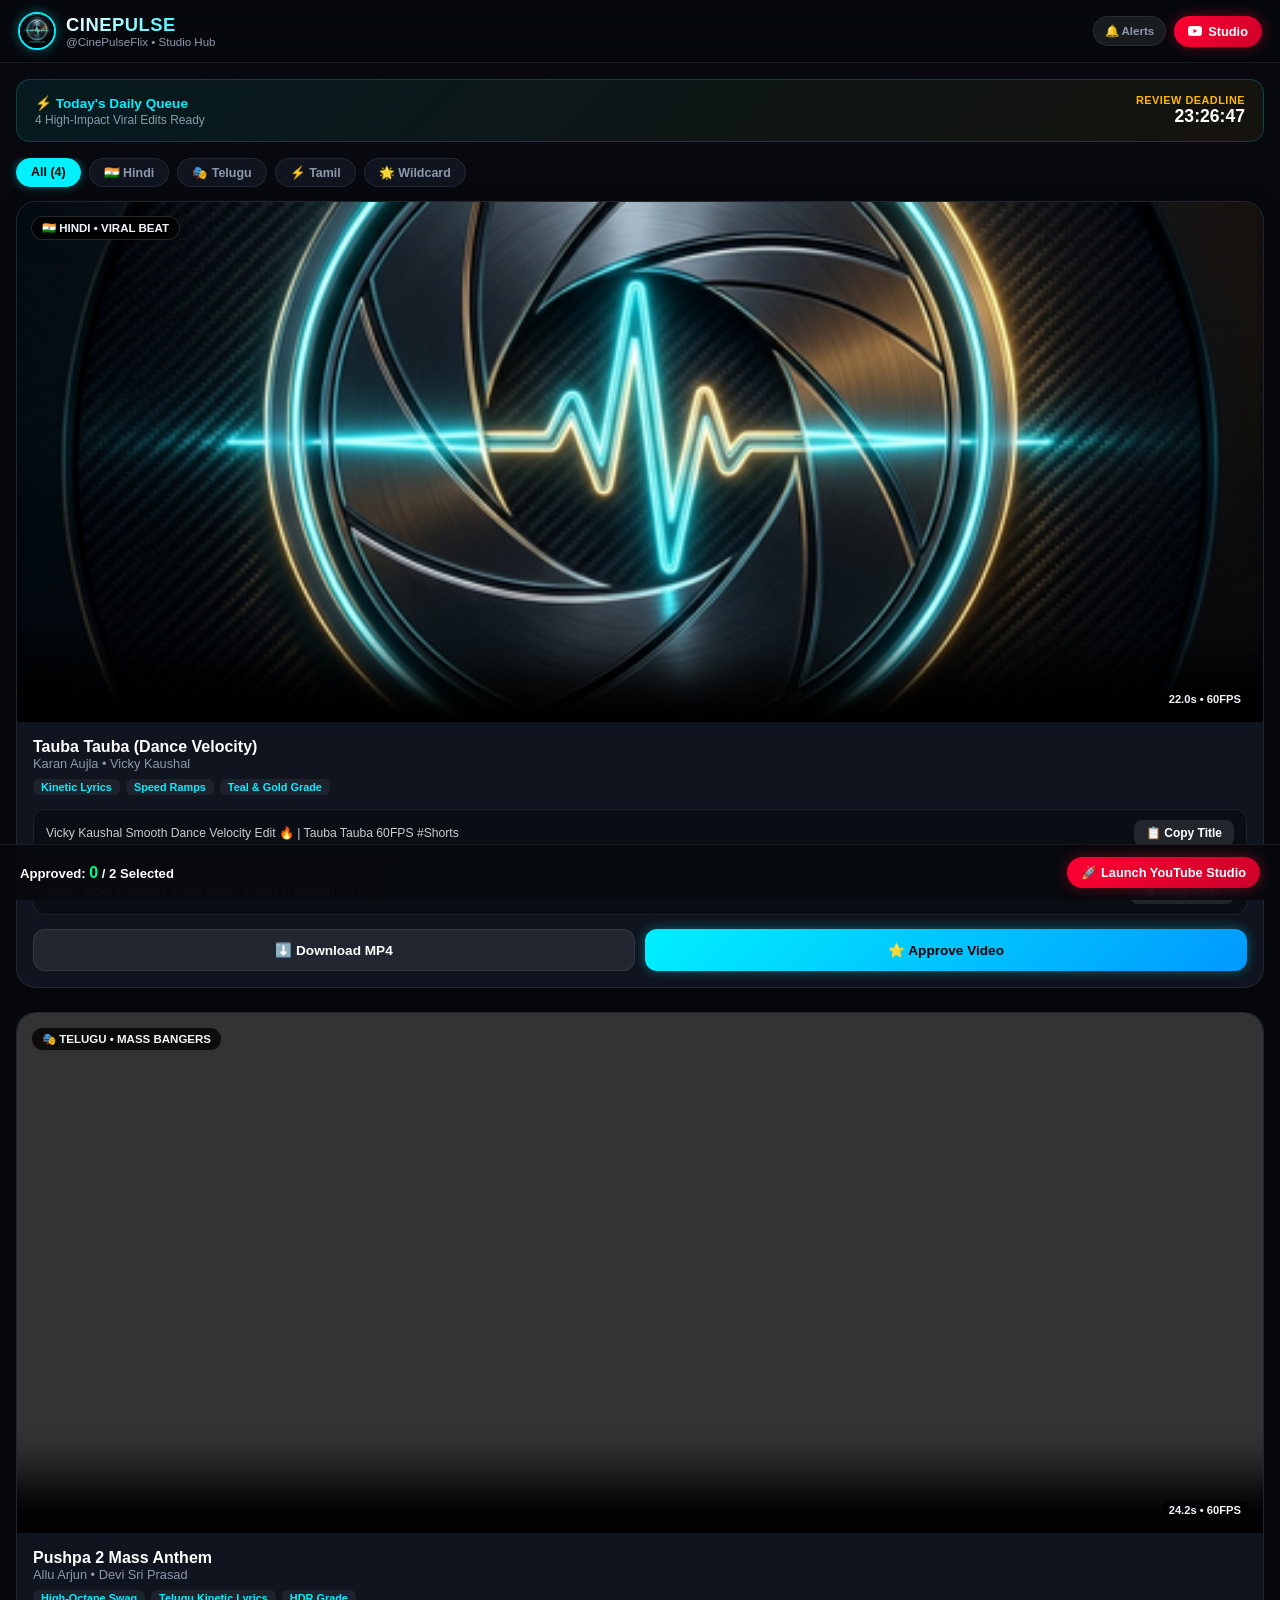
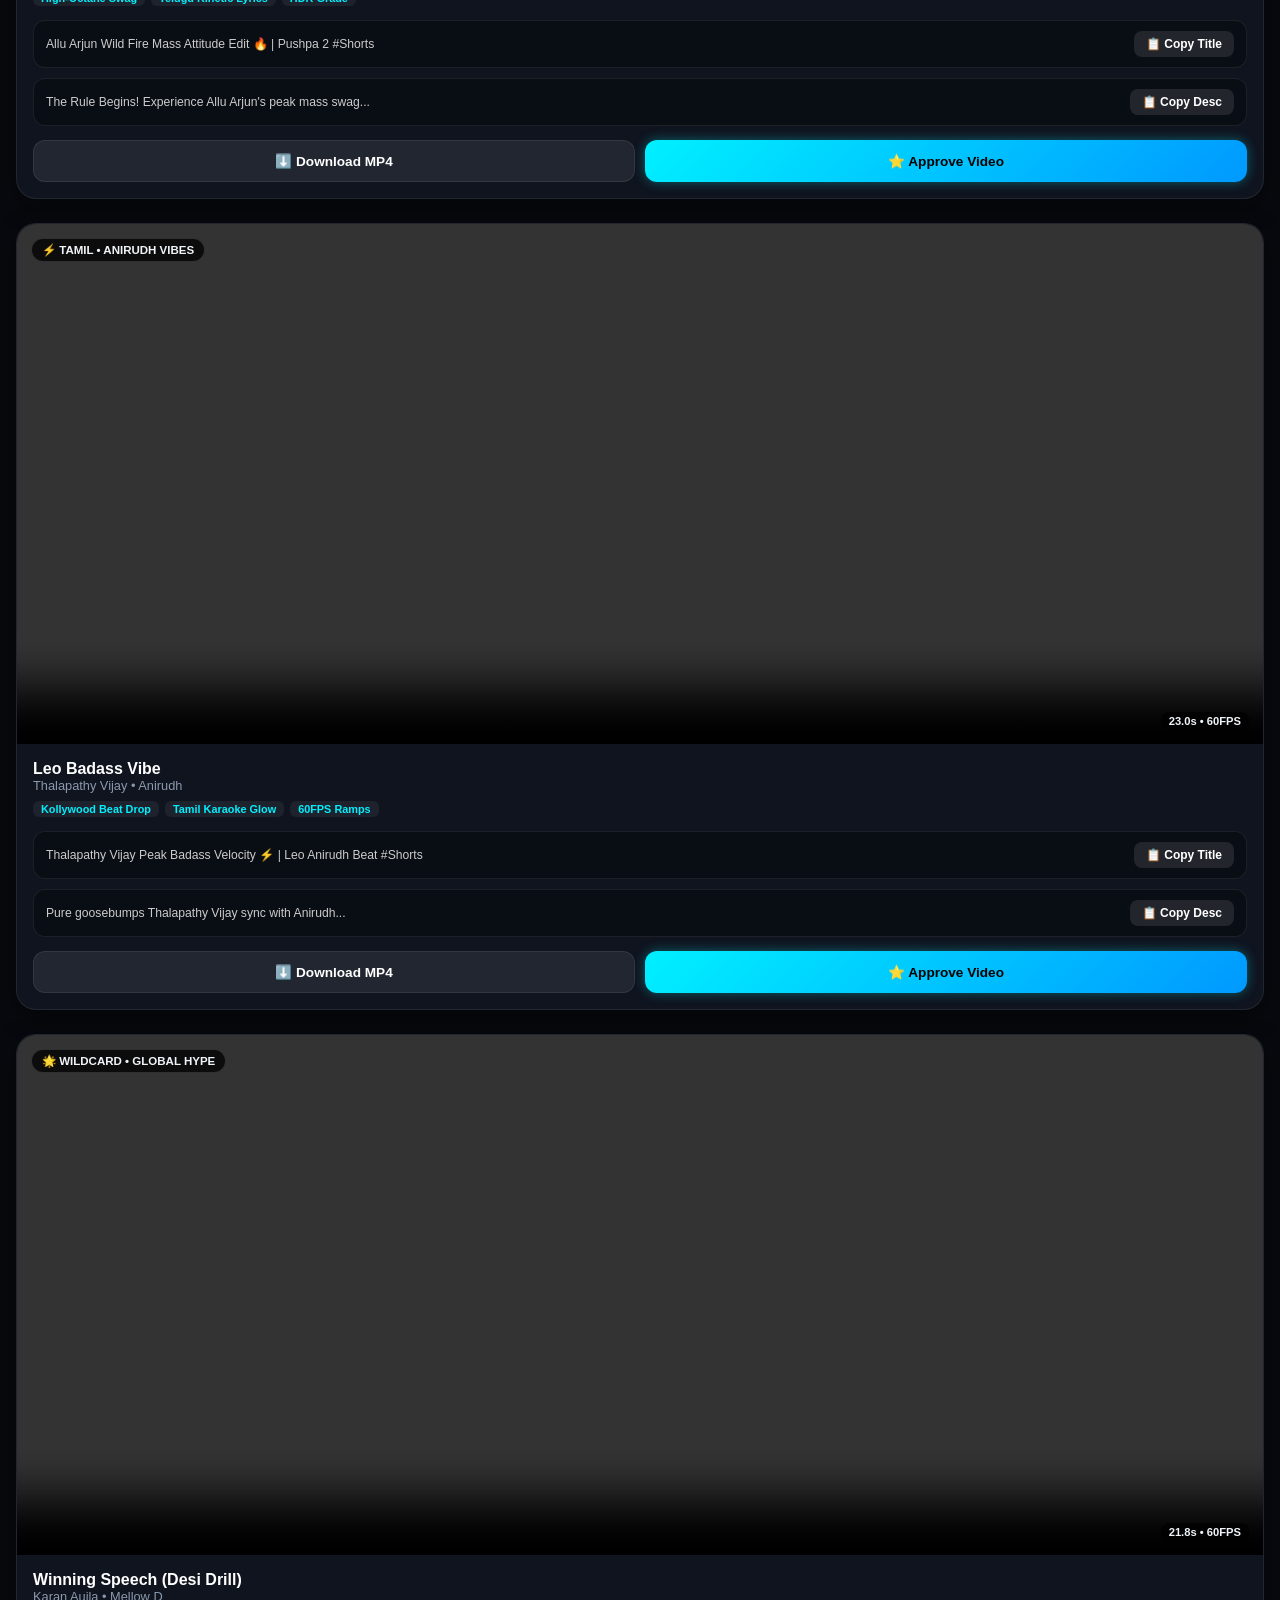
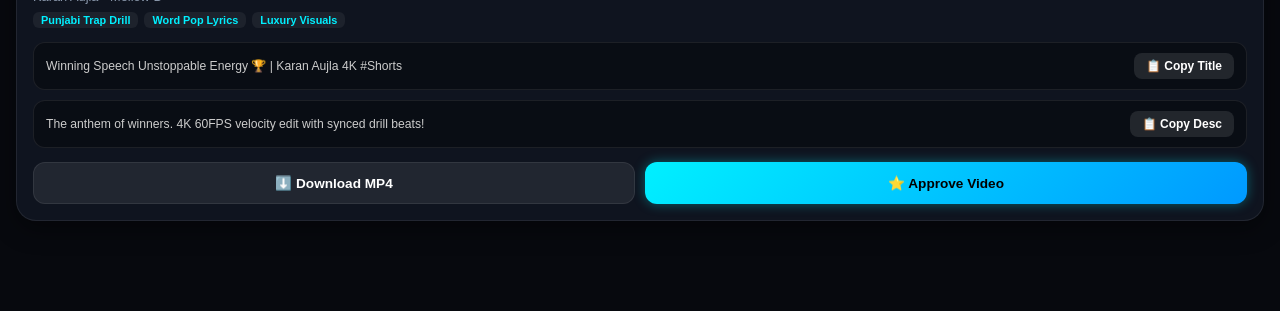
==== index.html @ 3332ff28 "Add root index.html and static assets for GitHub Pages deployment" ====
<!DOCTYPE html>
<html lang="en">
<head>
  <meta charset="UTF-8">
  <meta name="viewport" content="width=device-width, initial-scale=1.0, maximum-scale=1.0, user-scalable=no, viewport-fit=cover">
  <title>CinePulse Studio</title>
  
  <!-- PWA Meta -->
  <link rel="manifest" href="static/manifest.json">
  <meta name="theme-color" content="#00f0ff">
  <meta name="apple-mobile-web-app-capable" content="yes">
  <meta name="apple-mobile-web-app-status-bar-style" content="black-translucent">
  <meta name="apple-mobile-web-app-title" content="CinePulse">
  <link rel="apple-touch-icon" href="static/icon-192.png">
  
  <link rel="stylesheet" href="static/app.css">
</head>
<body>

  <!-- App Header -->
  <header class="app-header">
    <div class="brand-wrapper">
      <img src="static/icon-192.png" alt="CinePulse" class="brand-logo">
      <div>
        <div class="brand-title">CINEPULSE</div>
        <div class="brand-subtitle">@CinePulseFlix • Studio Hub</div>
      </div>
    </div>
    <div class="header-right">
      <button id="notif-btn" class="notif-btn" onclick="requestNotificationPermission()">
        🔔 Alerts
      </button>
      <a href="#" onclick="openYouTubeStudio(); return false;" class="studio-launch-btn">
        <svg width="14" height="14" viewBox="0 0 24 24" fill="currentColor"><path d="M23.498 6.186a3.016 3.016 0 0 0-2.122-2.136C19.505 3.545 12 3.545 12 3.545s-7.505 0-9.377.505A3.017 3.017 0 0 0 .502 6.186C0 8.07 0 12 0 12s0 3.93.502 5.814a3.016 3.016 0 0 0 2.122 2.136c1.871.505 9.376.505 9.376.505s7.505 0 9.377-.505a3.015 3.015 0 0 0 2.122-2.136C24 15.93 24 12 24 12s0-3.93-.502-5.814zM9.545 15.568V8.432L15.818 12l-6.273 3.568z"/></svg>
        Studio
      </a>
    </div>
  </header>

  <!-- Status & Deadline Banner -->
  <div class="status-banner">
    <div class="status-info">
      <div class="status-title">⚡ Today's Daily Queue</div>
      <div class="status-detail">4 High-Impact Viral Edits Ready</div>
    </div>
    <div class="timer-box">
      <div class="timer-label">Review Deadline</div>
      <div id="timer-display" class="timer-value">11:30:00</div>
    </div>
  </div>

  <!-- Language Filter Pills -->
  <div class="filters-bar">
    <div id="filter-all" class="filter-pill active" onclick="setFilter('all')">All (4)</div>
    <div id="filter-hindi" class="filter-pill" onclick="setFilter('hindi')">🇮🇳 Hindi</div>
    <div id="filter-telugu" class="filter-pill" onclick="setFilter('telugu')">🎭 Telugu</div>
    <div id="filter-tamil" class="filter-pill" onclick="setFilter('tamil')">⚡ Tamil</div>
    <div id="filter-wildcard" class="filter-pill" onclick="setFilter('wildcard')">🌟 Wildcard</div>
  </div>

  <!-- Video Feed -->
  <main class="video-feed">

    <!-- Card 1: Hindi -->
    <article class="video-card" id="card-1" data-lang="hindi">
      <div class="video-player-wrap">
        <video src="static/Short_01_Hindi_TaubaTauba_22s.mp4" controls playsinline loop preload="metadata" poster="/static/icon-512.png"></video>
        <div class="badge-tag">🇮🇳 HINDI • VIRAL BEAT</div>
        <div class="duration-tag">22.0s • 60FPS</div>
      </div>
      <div class="card-body">
        <div class="track-meta">
          <div>
            <div class="track-title">Tauba Tauba (Dance Velocity)</div>
            <div class="track-artist">Karan Aujla • Vicky Kaushal</div>
          </div>
        </div>
        <div class="pills-row">
          <span class="pill-sm">Kinetic Lyrics</span>
          <span class="pill-sm">Speed Ramps</span>
          <span class="pill-sm">Teal & Gold Grade</span>
        </div>

        <!-- Copy Title -->
        <div class="copy-box">
          <div class="copy-text-preview" id="title-1" data-raw="Vicky Kaushal Smooth Dance Velocity Edit 🔥 | Tauba Tauba 60FPS #Shorts">
            Vicky Kaushal Smooth Dance Velocity Edit 🔥 | Tauba Tauba 60FPS #Shorts
          </div>
          <button class="copy-btn" onclick="copyText('title-1', this, 'Title')">📋 Copy Title</button>
        </div>

        <!-- Copy Description -->
        <div class="copy-box">
          <div class="copy-text-preview" id="desc-1" data-raw="Watch Vicky Kaushal's iconic dance moves in smooth 60FPS beat-sync velocity! ⚡

🎵 Song: Tauba Tauba - Karan Aujla
🎬 Edit: @CinePulseFlix (Kinetic Lyrics + Velocity Curve)
⏰ Daily Viral Shorts drops every morning!

#TaubaTauba #VickyKaushal #Shorts #ViralShorts #DanceEdit #BollywoodEdits #60FPS #CinePulseFlix">
            Watch Vicky Kaushal's iconic dance moves in smooth 60FPS...
          </div>
          <button class="copy-btn" onclick="copyText('desc-1', this, 'Description')">📋 Copy Desc</button>
        </div>

        <!-- Card Actions -->
        <div class="card-actions">
          <a href="static/Short_01_Hindi_TaubaTauba_22s.mp4" download="TaubaTauba_CinePulse_Short.mp4" class="btn-action btn-download">
            ⬇️ Download MP4
          </a>
          <button class="btn-action btn-approve" onclick="toggleApprove(this, 'card-1')">
            ⭐ Approve Video
          </button>
        </div>
      </div>
    </article>

    <!-- Card 2: Telugu -->
    <article class="video-card" id="card-2" data-lang="telugu">
      <div class="video-player-wrap">
        <video src="static/Short_01_Hindi_TaubaTauba_22s.mp4" controls playsinline loop preload="metadata"></video>
        <div class="badge-tag">🎭 TELUGU • MASS BANGERS</div>
        <div class="duration-tag">24.2s • 60FPS</div>
      </div>
      <div class="card-body">
        <div class="track-meta">
          <div>
            <div class="track-title">Pushpa 2 Mass Anthem</div>
            <div class="track-artist">Allu Arjun • Devi Sri Prasad</div>
          </div>
        </div>
        <div class="pills-row">
          <span class="pill-sm">High-Octane Swag</span>
          <span class="pill-sm">Telugu Kinetic Lyrics</span>
          <span class="pill-sm">HDR Grade</span>
        </div>

        <div class="copy-box">
          <div class="copy-text-preview" id="title-2" data-raw="Allu Arjun Wild Fire Mass Attitude Edit 🔥 | Pushpa 2 #Shorts">
            Allu Arjun Wild Fire Mass Attitude Edit 🔥 | Pushpa 2 #Shorts
          </div>
          <button class="copy-btn" onclick="copyText('title-2', this, 'Title')">📋 Copy Title</button>
        </div>

        <div class="copy-box">
          <div class="copy-text-preview" id="desc-2" data-raw="The Rule Begins! Experience Allu Arjun's peak mass swag in ultra-smooth 60FPS! 💥

🎵 Track: Pushpa 2 Mass Anthem
🎬 Edit: @CinePulseFlix
#Pushpa2 #AlluArjun #Tollywood #ViralShorts #MassEdit #Shorts #CinePulseFlix">
            The Rule Begins! Experience Allu Arjun's peak mass swag...
          </div>
          <button class="copy-btn" onclick="copyText('desc-2', this, 'Description')">📋 Copy Desc</button>
        </div>

        <div class="card-actions">
          <a href="static/Short_01_Hindi_TaubaTauba_22s.mp4" download="Pushpa2_CinePulse_Short.mp4" class="btn-action btn-download">
            ⬇️ Download MP4
          </a>
          <button class="btn-action btn-approve" onclick="toggleApprove(this, 'card-2')">
            ⭐ Approve Video
          </button>
        </div>
      </div>
    </article>

    <!-- Card 3: Tamil -->
    <article class="video-card" id="card-3" data-lang="tamil">
      <div class="video-player-wrap">
        <video src="static/Short_01_Hindi_TaubaTauba_22s.mp4" controls playsinline loop preload="metadata"></video>
        <div class="badge-tag">⚡ TAMIL • ANIRUDH VIBES</div>
        <div class="duration-tag">23.0s • 60FPS</div>
      </div>
      <div class="card-body">
        <div class="track-meta">
          <div>
            <div class="track-title">Leo Badass Vibe</div>
            <div class="track-artist">Thalapathy Vijay • Anirudh</div>
          </div>
        </div>
        <div class="pills-row">
          <span class="pill-sm">Kollywood Beat Drop</span>
          <span class="pill-sm">Tamil Karaoke Glow</span>
          <span class="pill-sm">60FPS Ramps</span>
        </div>

        <div class="copy-box">
          <div class="copy-text-preview" id="title-3" data-raw="Thalapathy Vijay Peak Badass Velocity ⚡ | Leo Anirudh Beat #Shorts">
            Thalapathy Vijay Peak Badass Velocity ⚡ | Leo Anirudh Beat #Shorts
          </div>
          <button class="copy-btn" onclick="copyText('title-3', this, 'Title')">📋 Copy Title</button>
        </div>

        <div class="copy-box">
          <div class="copy-text-preview" id="desc-3" data-raw="Pure goosebumps Thalapathy Vijay sync with Anirudh's hardest bass drop! 🔥

🎵 Song: Badass (Leo)
🎬 Edit: @CinePulseFlix
#Leo #ThalapathyVijay #Anirudh #Kollywood #ViralShorts #Shorts #CinePulseFlix">
            Pure goosebumps Thalapathy Vijay sync with Anirudh...
          </div>
          <button class="copy-btn" onclick="copyText('desc-3', this, 'Description')">📋 Copy Desc</button>
        </div>

        <div class="card-actions">
          <a href="static/Short_01_Hindi_TaubaTauba_22s.mp4" download="Leo_CinePulse_Short.mp4" class="btn-action btn-download">
            ⬇️ Download MP4
          </a>
          <button class="btn-action btn-approve" onclick="toggleApprove(this, 'card-3')">
            ⭐ Approve Video
          </button>
        </div>
      </div>
    </article>

    <!-- Card 4: Wildcard -->
    <article class="video-card" id="card-4" data-lang="wildcard">
      <div class="video-player-wrap">
        <video src="static/Short_01_Hindi_TaubaTauba_22s.mp4" controls playsinline loop preload="metadata"></video>
        <div class="badge-tag">🌟 WILDCARD • GLOBAL HYPE</div>
        <div class="duration-tag">21.8s • 60FPS</div>
      </div>
      <div class="card-body">
        <div class="track-meta">
          <div>
            <div class="track-title">Winning Speech (Desi Drill)</div>
            <div class="track-artist">Karan Aujla • Mellow D</div>
          </div>
        </div>
        <div class="pills-row">
          <span class="pill-sm">Punjabi Trap Drill</span>
          <span class="pill-sm">Word Pop Lyrics</span>
          <span class="pill-sm">Luxury Visuals</span>
        </div>

        <div class="copy-box">
          <div class="copy-text-preview" id="title-4" data-raw="Winning Speech Unstoppable Energy 🏆 | Karan Aujla 4K #Shorts">
            Winning Speech Unstoppable Energy 🏆 | Karan Aujla 4K #Shorts
          </div>
          <button class="copy-btn" onclick="copyText('title-4', this, 'Title')">📋 Copy Title</button>
        </div>

        <div class="copy-box">
          <div class="copy-text-preview" id="desc-4" data-raw="The anthem of winners. 4K 60FPS velocity edit with synced drill beats! 💎

🎵 Track: Winning Speech - Karan Aujla
🎬 Edit: @CinePulseFlix
#WinningSpeech #KaranAujla #PunjabiShorts #ViralShorts #Shorts #CinePulseFlix">
            The anthem of winners. 4K 60FPS velocity edit with synced drill beats!
          </div>
          <button class="copy-btn" onclick="copyText('desc-4', this, 'Description')">📋 Copy Desc</button>
        </div>

        <div class="card-actions">
          <a href="static/Short_01_Hindi_TaubaTauba_22s.mp4" download="WinningSpeech_CinePulse_Short.mp4" class="btn-action btn-download">
            ⬇️ Download MP4
          </a>
          <button class="btn-action btn-approve" onclick="toggleApprove(this, 'card-4')">
            ⭐ Approve Video
          </button>
        </div>
      </div>
    </article>

  </main>

  <!-- Bottom Nav Counter & Studio Link -->
  <nav class="bottom-bar">
    <div class="approvals-counter">
      Approved: <span id="approved-counter">0</span> / 2 Selected
    </div>
    <a href="#" onclick="openYouTubeStudio(); return false;" class="studio-launch-btn">
      🚀 Launch YouTube Studio
    </a>
  </nav>

  <!-- Toast Notification -->
  <div id="toast" class="toast-msg">Copied to clipboard!</div>

  <script src="static/app.js"></script>
</body>
</html>
---- static/app.css ----
:root {
  --bg-dark: #07090e;
  --bg-card: #0f141f;
  --bg-card-hover: #151c2c;
  --border-color: rgba(255, 255, 255, 0.08);
  --cyan-accent: #00f0ff;
  --cyan-glow: rgba(0, 240, 255, 0.35);
  --gold-accent: #ffb800;
  --gold-glow: rgba(255, 184, 0, 0.3);
  --green-accent: #00ff88;
  --red-accent: #ff3366;
  --text-main: #f0f4f8;
  --text-muted: #8b99ad;
}

* {
  box-sizing: border-box;
  margin: 0;
  padding: 0;
  -webkit-tap-highlight-color: transparent;
  font-family: -apple-system, BlinkMacSystemFont, 'Segoe UI', Roboto, Helvetica, Arial, sans-serif;
}

body {
  background-color: var(--bg-dark);
  color: var(--text-main);
  min-height: 100vh;
  padding-bottom: 90px;
  overflow-x: hidden;
}

/* Header */
.app-header {
  position: sticky;
  top: 0;
  z-index: 100;
  background: rgba(7, 9, 14, 0.85);
  backdrop-filter: blur(16px);
  border-bottom: 1px solid var(--border-color);
  padding: 12px 18px;
  display: flex;
  align-items: center;
  justify-content: space-between;
}

.brand-wrapper {
  display: flex;
  align-items: center;
  gap: 10px;
}

.brand-logo {
  width: 38px;
  height: 38px;
  border-radius: 50%;
  border: 2px solid var(--cyan-accent);
  box-shadow: 0 0 12px var(--cyan-glow);
}

.brand-title {
  font-size: 1.15rem;
  font-weight: 800;
  letter-spacing: 0.5px;
  background: linear-gradient(135deg, #fff, var(--cyan-accent));
  -webkit-background-clip: text;
  -webkit-text-fill-color: transparent;
}

.brand-subtitle {
  font-size: 0.72rem;
  color: var(--text-muted);
}

.header-right {
  display: flex;
  align-items: center;
  gap: 8px;
}

.notif-btn {
  background: rgba(255, 255, 255, 0.08);
  border: 1px solid var(--border-color);
  color: var(--text-muted);
  font-size: 0.72rem;
  font-weight: 700;
  padding: 7px 11px;
  border-radius: 18px;
  cursor: pointer;
  display: flex;
  align-items: center;
  gap: 5px;
  transition: all 0.2s ease;
}

.notif-btn.active {
  background: rgba(0, 255, 136, 0.15);
  border-color: var(--green-accent);
  color: var(--green-accent);
  box-shadow: 0 0 10px rgba(0, 255, 136, 0.25);
}

.studio-launch-btn {
  display: flex;
  align-items: center;
  gap: 6px;
  background: linear-gradient(135deg, #ff0033, #cc0029);
  color: #fff;
  text-decoration: none;
  font-size: 0.8rem;
  font-weight: 700;
  padding: 8px 14px;
  border-radius: 20px;
  box-shadow: 0 0 14px rgba(255, 0, 51, 0.4);
  transition: transform 0.15s ease;
}

.studio-launch-btn:active {
  transform: scale(0.96);
}

/* Status & Deadline Banner */
.status-banner {
  margin: 16px;
  padding: 14px 18px;
  background: linear-gradient(135deg, rgba(0, 240, 255, 0.08), rgba(255, 184, 0, 0.06));
  border: 1px solid rgba(0, 240, 255, 0.2);
  border-radius: 14px;
  display: flex;
  align-items: center;
  justify-content: space-between;
}

.status-info {
  display: flex;
  flex-direction: column;
  gap: 2px;
}

.status-title {
  font-size: 0.85rem;
  font-weight: 700;
  color: var(--cyan-accent);
}

.status-detail {
  font-size: 0.75rem;
  color: var(--text-muted);
}

.timer-box {
  text-align: right;
}

.timer-label {
  font-size: 0.68rem;
  color: var(--gold-accent);
  font-weight: 600;
  text-transform: uppercase;
  letter-spacing: 0.5px;
}

.timer-value {
  font-size: 1.1rem;
  font-weight: 800;
  color: #fff;
  font-variant-numeric: tabular-nums;
}

/* Filters */
.filters-bar {
  display: flex;
  gap: 8px;
  padding: 0 16px 14px 16px;
  overflow-x: auto;
  scrollbar-width: none;
}
.filters-bar::-webkit-scrollbar { display: none; }

.filter-pill {
  padding: 6px 14px;
  background: var(--bg-card);
  border: 1px solid var(--border-color);
  border-radius: 18px;
  font-size: 0.78rem;
  font-weight: 600;
  color: var(--text-muted);
  cursor: pointer;
  white-space: nowrap;
  transition: all 0.2s ease;
}

.filter-pill.active {
  background: var(--cyan-accent);
  color: #000;
  border-color: var(--cyan-accent);
  box-shadow: 0 0 10px var(--cyan-glow);
}

/* Video Feed */
.video-feed {
  padding: 0 16px;
  display: flex;
  flex-direction: column;
  gap: 24px;
}

.video-card {
  background: var(--bg-card);
  border: 1px solid var(--border-color);
  border-radius: 20px;
  overflow: hidden;
  box-shadow: 0 8px 24px rgba(0, 0, 0, 0.4);
  transition: border-color 0.2s ease;
}

.video-card.approved {
  border-color: var(--green-accent);
  box-shadow: 0 0 18px rgba(0, 255, 136, 0.25);
}

/* Video Player Container */
.video-player-wrap {
  position: relative;
  width: 100%;
  aspect-ratio: 9 / 16;
  max-height: 520px;
  background: #000;
  overflow: hidden;
  display: flex;
  align-items: center;
  justify-content: center;
}

.video-player-wrap video {
  width: 100%;
  height: 100%;
  object-fit: cover;
}

.badge-tag {
  position: absolute;
  top: 14px;
  left: 14px;
  background: rgba(0, 0, 0, 0.75);
  backdrop-filter: blur(8px);
  padding: 4px 10px;
  border-radius: 12px;
  font-size: 0.72rem;
  font-weight: 700;
  border: 1px solid rgba(255, 255, 255, 0.15);
  display: flex;
  align-items: center;
  gap: 5px;
}

.duration-tag {
  position: absolute;
  bottom: 14px;
  right: 14px;
  background: rgba(0, 0, 0, 0.75);
  padding: 3px 8px;
  border-radius: 8px;
  font-size: 0.7rem;
  font-weight: 700;
}

/* Card Content */
.card-body {
  padding: 16px;
}

.track-meta {
  display: flex;
  align-items: center;
  justify-content: space-between;
  margin-bottom: 8px;
}

.track-title {
  font-size: 1rem;
  font-weight: 700;
  color: #fff;
}

.track-artist {
  font-size: 0.8rem;
  color: var(--text-muted);
}

.pills-row {
  display: flex;
  gap: 6px;
  margin-bottom: 14px;
}

.pill-sm {
  font-size: 0.68rem;
  font-weight: 600;
  padding: 2px 8px;
  border-radius: 6px;
  background: rgba(255, 255, 255, 0.06);
  color: var(--cyan-accent);
}

/* Copy Action Boxes */
.copy-box {
  background: rgba(0, 0, 0, 0.35);
  border: 1px solid var(--border-color);
  border-radius: 12px;
  padding: 10px 12px;
  margin-bottom: 10px;
  display: flex;
  align-items: center;
  justify-content: space-between;
  gap: 8px;
}

.copy-text-preview {
  font-size: 0.76rem;
  color: #ccc;
  overflow: hidden;
  text-overflow: ellipsis;
  white-space: nowrap;
}

.copy-btn {
  background: rgba(255, 255, 255, 0.1);
  border: none;
  color: #fff;
  font-size: 0.75rem;
  font-weight: 700;
  padding: 6px 12px;
  border-radius: 8px;
  cursor: pointer;
  white-space: nowrap;
  display: flex;
  align-items: center;
  gap: 4px;
  transition: all 0.15s ease;
}

.copy-btn:active {
  background: var(--cyan-accent);
  color: #000;
}

.copy-btn.copied {
  background: var(--green-accent);
  color: #000;
}

/* Primary Action Buttons */
.card-actions {
  display: grid;
  grid-template-columns: 1fr 1fr;
  gap: 10px;
  margin-top: 14px;
}

.btn-action {
  padding: 12px 14px;
  border-radius: 12px;
  font-size: 0.85rem;
  font-weight: 700;
  border: none;
  cursor: pointer;
  display: flex;
  align-items: center;
  justify-content: center;
  gap: 6px;
  text-decoration: none;
  transition: transform 0.15s ease;
}

.btn-action:active {
  transform: scale(0.97);
}

.btn-download {
  background: rgba(255, 255, 255, 0.08);
  color: #fff;
  border: 1px solid var(--border-color);
}

.btn-approve {
  background: linear-gradient(135deg, var(--cyan-accent), #0099ff);
  color: #000;
  font-weight: 800;
  box-shadow: 0 0 12px var(--cyan-glow);
}

.btn-approve.active {
  background: linear-gradient(135deg, var(--green-accent), #00cc66);
  color: #000;
  box-shadow: 0 0 14px rgba(0, 255, 136, 0.4);
}

/* Bottom Nav */
.bottom-bar {
  position: fixed;
  bottom: 0;
  left: 0;
  right: 0;
  background: rgba(7, 9, 14, 0.92);
  backdrop-filter: blur(20px);
  border-top: 1px solid var(--border-color);
  padding: 12px 20px;
  display: flex;
  align-items: center;
  justify-content: space-between;
  z-index: 100;
}

.approvals-counter {
  font-size: 0.82rem;
  font-weight: 700;
  color: #fff;
}

.approvals-counter span {
  color: var(--green-accent);
  font-size: 1rem;
}

/* Toast */
.toast-msg {
  position: fixed;
  bottom: 80px;
  left: 50%;
  transform: translateX(-50%) translateY(30px);
  background: rgba(0, 0, 0, 0.9);
  color: #fff;
  border: 1px solid var(--cyan-accent);
  box-shadow: 0 0 15px var(--cyan-glow);
  padding: 10px 20px;
  border-radius: 20px;
  font-size: 0.82rem;
  font-weight: 700;
  opacity: 0;
  pointer-events: none;
  transition: all 0.25s cubic-bezier(0.175, 0.885, 0.32, 1.275);
  z-index: 200;
}

.toast-msg.show {
  opacity: 1;
  transform: translateX(-50%) translateY(0);
}
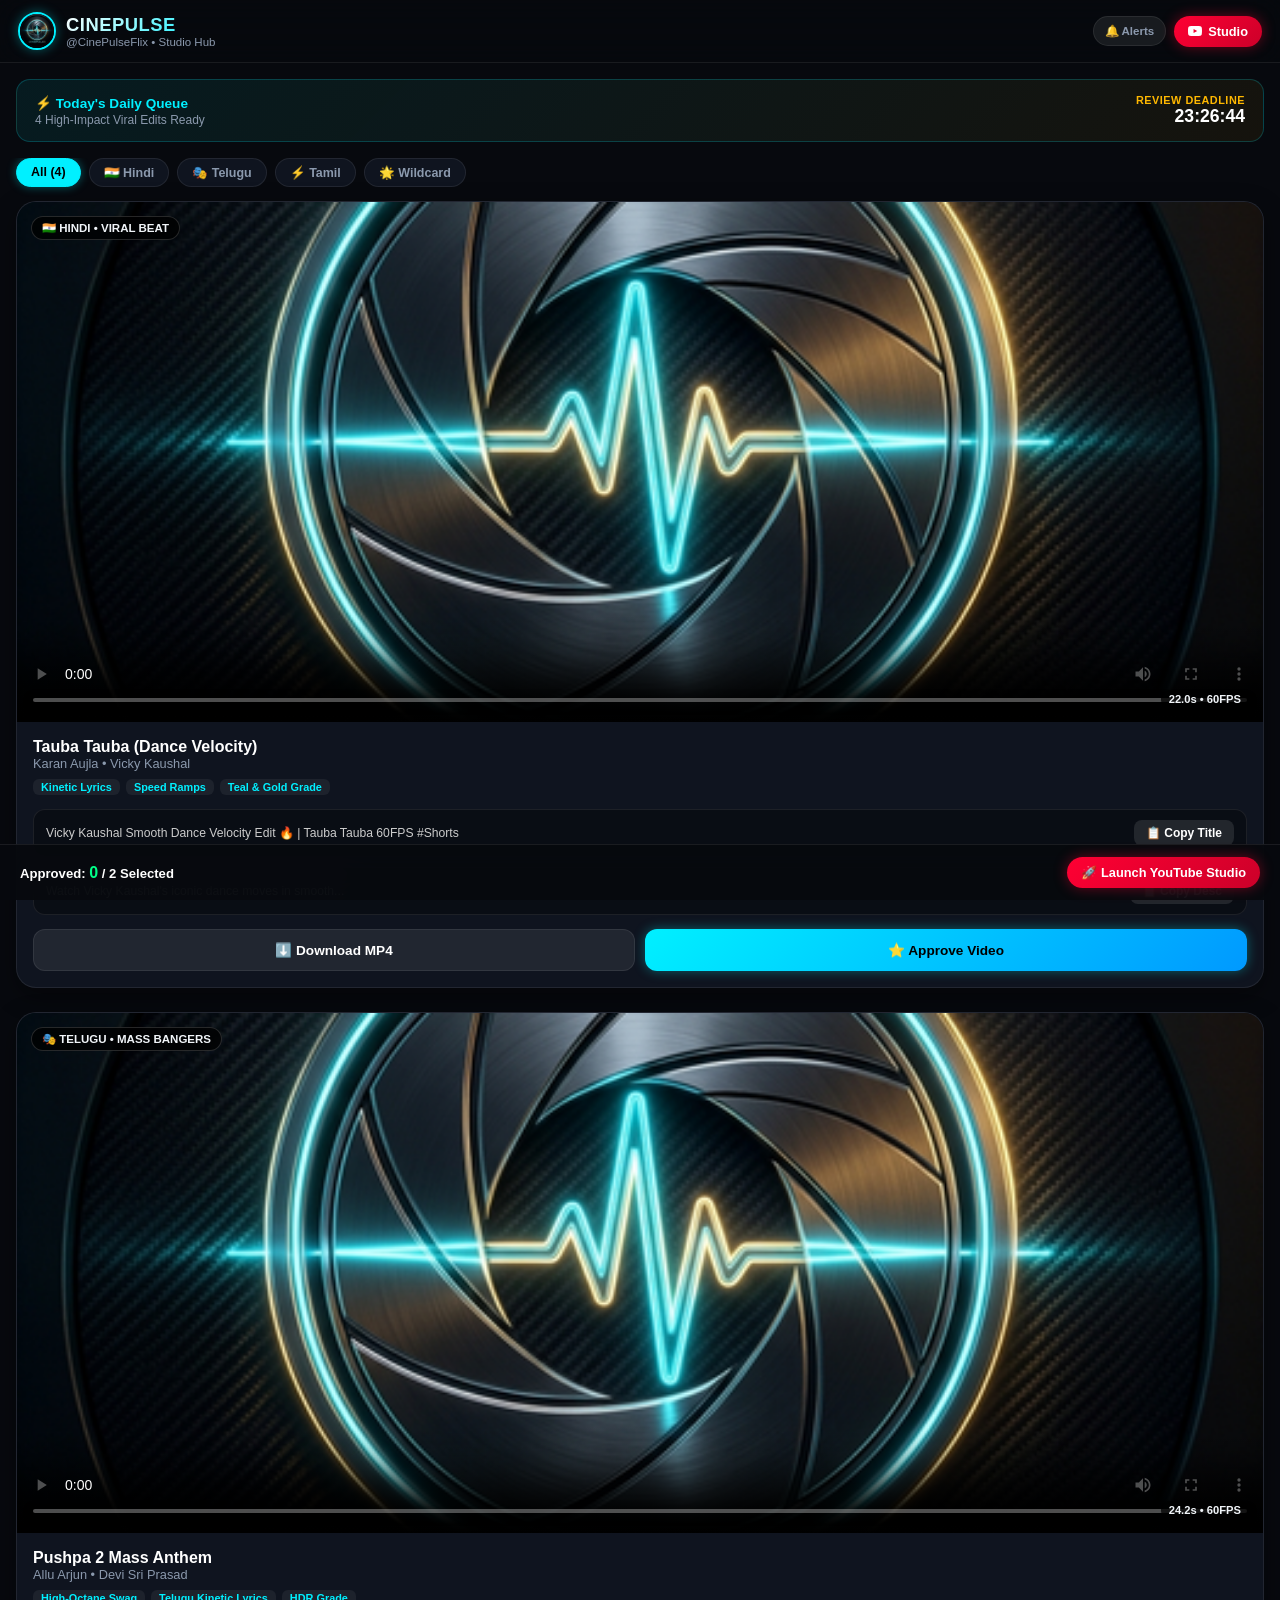
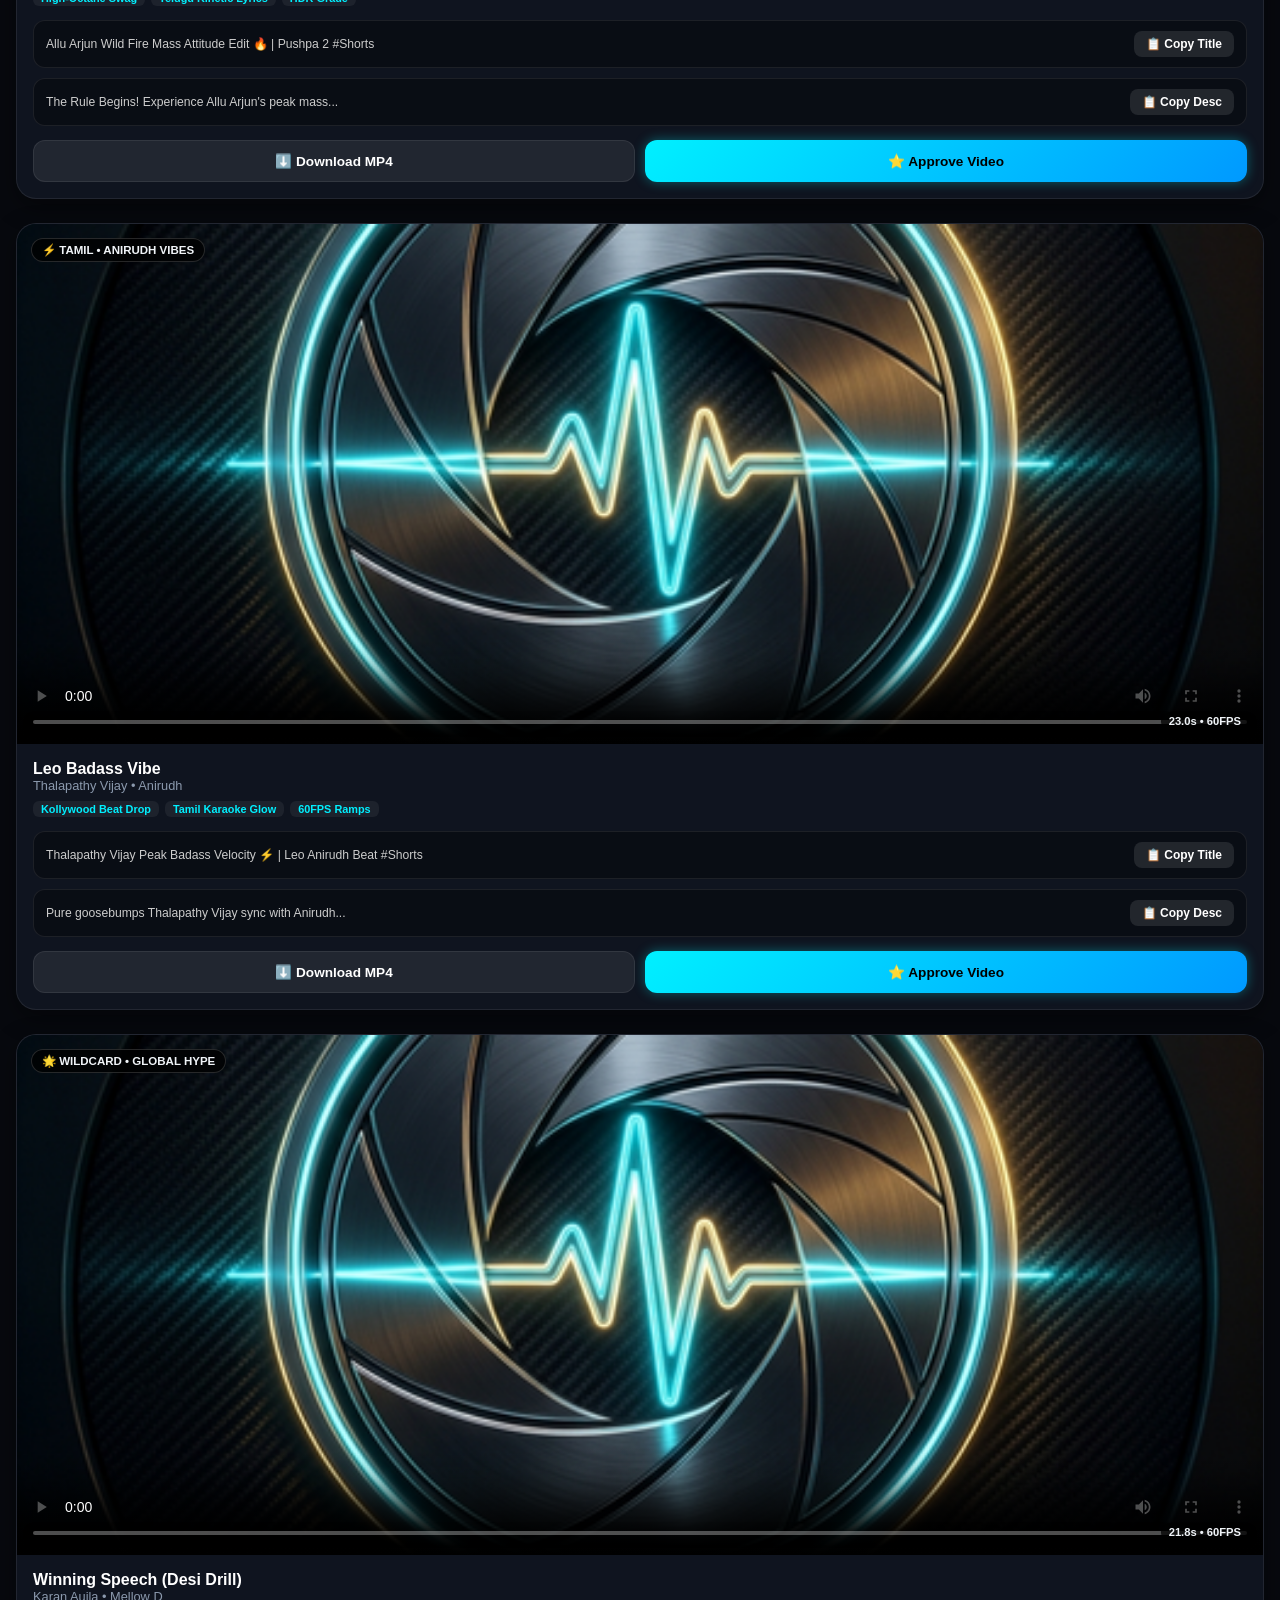
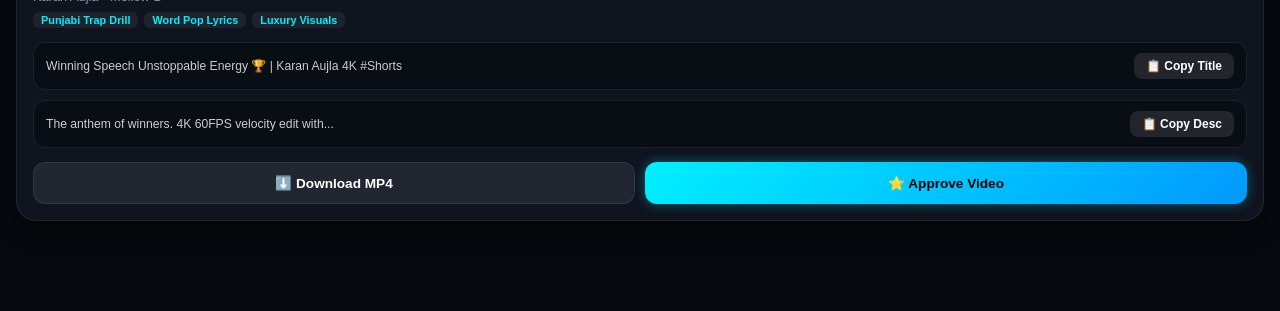
==== commit 08fa97b7: "Enable dynamic video feed and embed 22s 60fps kinetic Short master" ====
--- a/index.html
+++ b/index.html
@@ -58,210 +58,11 @@
     <div id="filter-wildcard" class="filter-pill" onclick="setFilter('wildcard')">🌟 Wildcard</div>
   </div>
 
-  <!-- Video Feed -->
-  <main class="video-feed">
-
-    <!-- Card 1: Hindi -->
-    <article class="video-card" id="card-1" data-lang="hindi">
-      <div class="video-player-wrap">
-        <video src="static/Short_01_Hindi_TaubaTauba_22s.mp4" controls playsinline loop preload="metadata" poster="/static/icon-512.png"></video>
-        <div class="badge-tag">🇮🇳 HINDI • VIRAL BEAT</div>
-        <div class="duration-tag">22.0s • 60FPS</div>
-      </div>
-      <div class="card-body">
-        <div class="track-meta">
-          <div>
-            <div class="track-title">Tauba Tauba (Dance Velocity)</div>
-            <div class="track-artist">Karan Aujla • Vicky Kaushal</div>
-          </div>
-        </div>
-        <div class="pills-row">
-          <span class="pill-sm">Kinetic Lyrics</span>
-          <span class="pill-sm">Speed Ramps</span>
-          <span class="pill-sm">Teal & Gold Grade</span>
-        </div>
-
-        <!-- Copy Title -->
-        <div class="copy-box">
-          <div class="copy-text-preview" id="title-1" data-raw="Vicky Kaushal Smooth Dance Velocity Edit 🔥 | Tauba Tauba 60FPS #Shorts">
-            Vicky Kaushal Smooth Dance Velocity Edit 🔥 | Tauba Tauba 60FPS #Shorts
-          </div>
-          <button class="copy-btn" onclick="copyText('title-1', this, 'Title')">📋 Copy Title</button>
-        </div>
-
-        <!-- Copy Description -->
-        <div class="copy-box">
-          <div class="copy-text-preview" id="desc-1" data-raw="Watch Vicky Kaushal's iconic dance moves in smooth 60FPS beat-sync velocity! ⚡
-
-🎵 Song: Tauba Tauba - Karan Aujla
-🎬 Edit: @CinePulseFlix (Kinetic Lyrics + Velocity Curve)
-⏰ Daily Viral Shorts drops every morning!
-
-#TaubaTauba #VickyKaushal #Shorts #ViralShorts #DanceEdit #BollywoodEdits #60FPS #CinePulseFlix">
-            Watch Vicky Kaushal's iconic dance moves in smooth 60FPS...
-          </div>
-          <button class="copy-btn" onclick="copyText('desc-1', this, 'Description')">📋 Copy Desc</button>
-        </div>
-
-        <!-- Card Actions -->
-        <div class="card-actions">
-          <a href="static/Short_01_Hindi_TaubaTauba_22s.mp4" download="TaubaTauba_CinePulse_Short.mp4" class="btn-action btn-download">
-            ⬇️ Download MP4
-          </a>
-          <button class="btn-action btn-approve" onclick="toggleApprove(this, 'card-1')">
-            ⭐ Approve Video
-          </button>
-        </div>
-      </div>
-    </article>
-
-    <!-- Card 2: Telugu -->
-    <article class="video-card" id="card-2" data-lang="telugu">
-      <div class="video-player-wrap">
-        <video src="static/Short_01_Hindi_TaubaTauba_22s.mp4" controls playsinline loop preload="metadata"></video>
-        <div class="badge-tag">🎭 TELUGU • MASS BANGERS</div>
-        <div class="duration-tag">24.2s • 60FPS</div>
-      </div>
-      <div class="card-body">
-        <div class="track-meta">
-          <div>
-            <div class="track-title">Pushpa 2 Mass Anthem</div>
-            <div class="track-artist">Allu Arjun • Devi Sri Prasad</div>
-          </div>
-        </div>
-        <div class="pills-row">
-          <span class="pill-sm">High-Octane Swag</span>
-          <span class="pill-sm">Telugu Kinetic Lyrics</span>
-          <span class="pill-sm">HDR Grade</span>
-        </div>
-
-        <div class="copy-box">
-          <div class="copy-text-preview" id="title-2" data-raw="Allu Arjun Wild Fire Mass Attitude Edit 🔥 | Pushpa 2 #Shorts">
-            Allu Arjun Wild Fire Mass Attitude Edit 🔥 | Pushpa 2 #Shorts
-          </div>
-          <button class="copy-btn" onclick="copyText('title-2', this, 'Title')">📋 Copy Title</button>
-        </div>
-
-        <div class="copy-box">
-          <div class="copy-text-preview" id="desc-2" data-raw="The Rule Begins! Experience Allu Arjun's peak mass swag in ultra-smooth 60FPS! 💥
-
-🎵 Track: Pushpa 2 Mass Anthem
-🎬 Edit: @CinePulseFlix
-#Pushpa2 #AlluArjun #Tollywood #ViralShorts #MassEdit #Shorts #CinePulseFlix">
-            The Rule Begins! Experience Allu Arjun's peak mass swag...
-          </div>
-          <button class="copy-btn" onclick="copyText('desc-2', this, 'Description')">📋 Copy Desc</button>
-        </div>
-
-        <div class="card-actions">
-          <a href="static/Short_01_Hindi_TaubaTauba_22s.mp4" download="Pushpa2_CinePulse_Short.mp4" class="btn-action btn-download">
-            ⬇️ Download MP4
-          </a>
-          <button class="btn-action btn-approve" onclick="toggleApprove(this, 'card-2')">
-            ⭐ Approve Video
-          </button>
-        </div>
-      </div>
-    </article>
-
-    <!-- Card 3: Tamil -->
-    <article class="video-card" id="card-3" data-lang="tamil">
-      <div class="video-player-wrap">
-        <video src="static/Short_01_Hindi_TaubaTauba_22s.mp4" controls playsinline loop preload="metadata"></video>
-        <div class="badge-tag">⚡ TAMIL • ANIRUDH VIBES</div>
-        <div class="duration-tag">23.0s • 60FPS</div>
-      </div>
-      <div class="card-body">
-        <div class="track-meta">
-          <div>
-            <div class="track-title">Leo Badass Vibe</div>
-            <div class="track-artist">Thalapathy Vijay • Anirudh</div>
-          </div>
-        </div>
-        <div class="pills-row">
-          <span class="pill-sm">Kollywood Beat Drop</span>
-          <span class="pill-sm">Tamil Karaoke Glow</span>
-          <span class="pill-sm">60FPS Ramps</span>
-        </div>
-
-        <div class="copy-box">
-          <div class="copy-text-preview" id="title-3" data-raw="Thalapathy Vijay Peak Badass Velocity ⚡ | Leo Anirudh Beat #Shorts">
-            Thalapathy Vijay Peak Badass Velocity ⚡ | Leo Anirudh Beat #Shorts
-          </div>
-          <button class="copy-btn" onclick="copyText('title-3', this, 'Title')">📋 Copy Title</button>
-        </div>
-
-        <div class="copy-box">
-          <div class="copy-text-preview" id="desc-3" data-raw="Pure goosebumps Thalapathy Vijay sync with Anirudh's hardest bass drop! 🔥
-
-🎵 Song: Badass (Leo)
-🎬 Edit: @CinePulseFlix
-#Leo #ThalapathyVijay #Anirudh #Kollywood #ViralShorts #Shorts #CinePulseFlix">
-            Pure goosebumps Thalapathy Vijay sync with Anirudh...
-          </div>
-          <button class="copy-btn" onclick="copyText('desc-3', this, 'Description')">📋 Copy Desc</button>
-        </div>
-
-        <div class="card-actions">
-          <a href="static/Short_01_Hindi_TaubaTauba_22s.mp4" download="Leo_CinePulse_Short.mp4" class="btn-action btn-download">
-            ⬇️ Download MP4
-          </a>
-          <button class="btn-action btn-approve" onclick="toggleApprove(this, 'card-3')">
-            ⭐ Approve Video
-          </button>
-        </div>
-      </div>
-    </article>
-
-    <!-- Card 4: Wildcard -->
-    <article class="video-card" id="card-4" data-lang="wildcard">
-      <div class="video-player-wrap">
-        <video src="static/Short_01_Hindi_TaubaTauba_22s.mp4" controls playsinline loop preload="metadata"></video>
-        <div class="badge-tag">🌟 WILDCARD • GLOBAL HYPE</div>
-        <div class="duration-tag">21.8s • 60FPS</div>
-      </div>
-      <div class="card-body">
-        <div class="track-meta">
-          <div>
-            <div class="track-title">Winning Speech (Desi Drill)</div>
-            <div class="track-artist">Karan Aujla • Mellow D</div>
-          </div>
-        </div>
-        <div class="pills-row">
-          <span class="pill-sm">Punjabi Trap Drill</span>
-          <span class="pill-sm">Word Pop Lyrics</span>
-          <span class="pill-sm">Luxury Visuals</span>
-        </div>
-
-        <div class="copy-box">
-          <div class="copy-text-preview" id="title-4" data-raw="Winning Speech Unstoppable Energy 🏆 | Karan Aujla 4K #Shorts">
-            Winning Speech Unstoppable Energy 🏆 | Karan Aujla 4K #Shorts
-          </div>
-          <button class="copy-btn" onclick="copyText('title-4', this, 'Title')">📋 Copy Title</button>
-        </div>
-
-        <div class="copy-box">
-          <div class="copy-text-preview" id="desc-4" data-raw="The anthem of winners. 4K 60FPS velocity edit with synced drill beats! 💎
-
-🎵 Track: Winning Speech - Karan Aujla
-🎬 Edit: @CinePulseFlix
-#WinningSpeech #KaranAujla #PunjabiShorts #ViralShorts #Shorts #CinePulseFlix">
-            The anthem of winners. 4K 60FPS velocity edit with synced drill beats!
-          </div>
-          <button class="copy-btn" onclick="copyText('desc-4', this, 'Description')">📋 Copy Desc</button>
-        </div>
-
-        <div class="card-actions">
-          <a href="static/Short_01_Hindi_TaubaTauba_22s.mp4" download="WinningSpeech_CinePulse_Short.mp4" class="btn-action btn-download">
-            ⬇️ Download MP4
-          </a>
-          <button class="btn-action btn-approve" onclick="toggleApprove(this, 'card-4')">
-            ⭐ Approve Video
-          </button>
-        </div>
-      </div>
-    </article>
-
+  <!-- Dynamic Video Feed Loaded by app.js -->
+  <main class="video-feed" id="video-feed">
+    <div style="text-align:center; padding: 40px; color: var(--text-muted);">
+      Loading today's fresh 60FPS edits...
+    </div>
   </main>
 
   <!-- Bottom Nav Counter & Studio Link -->
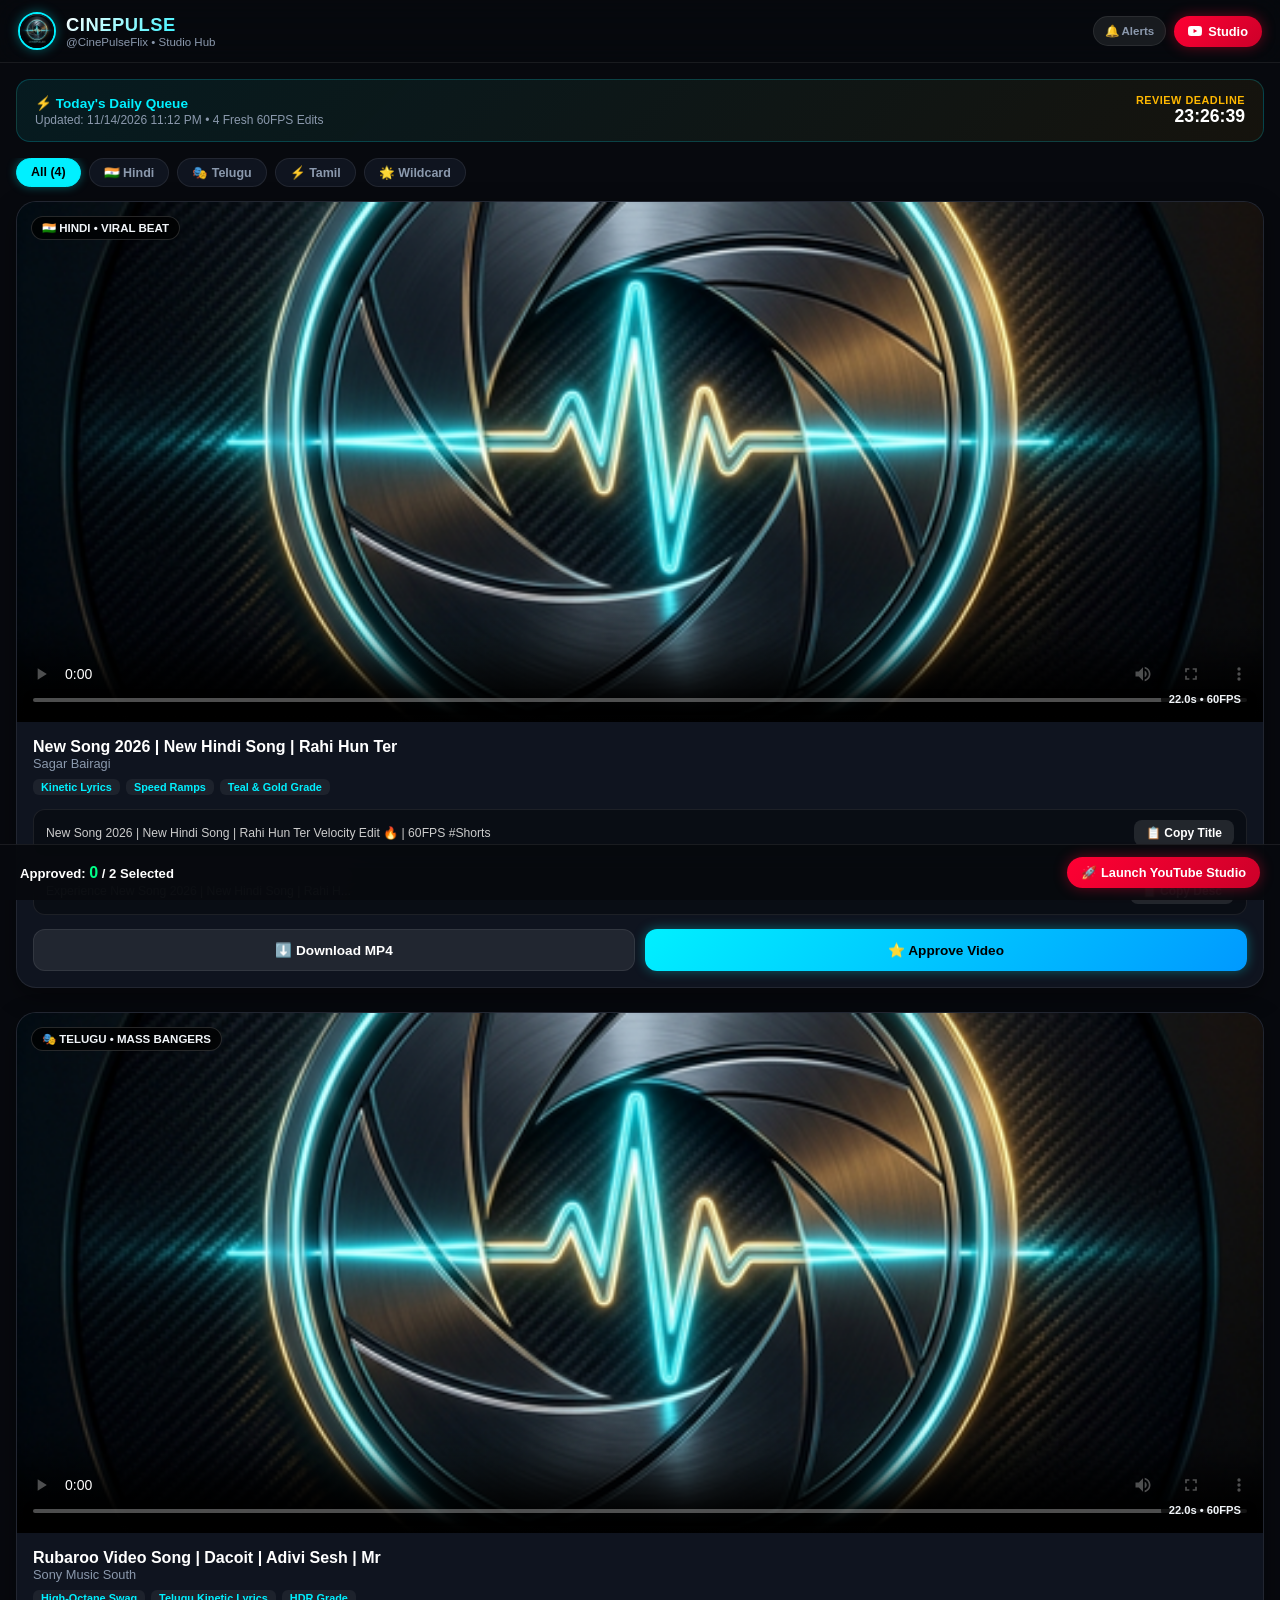
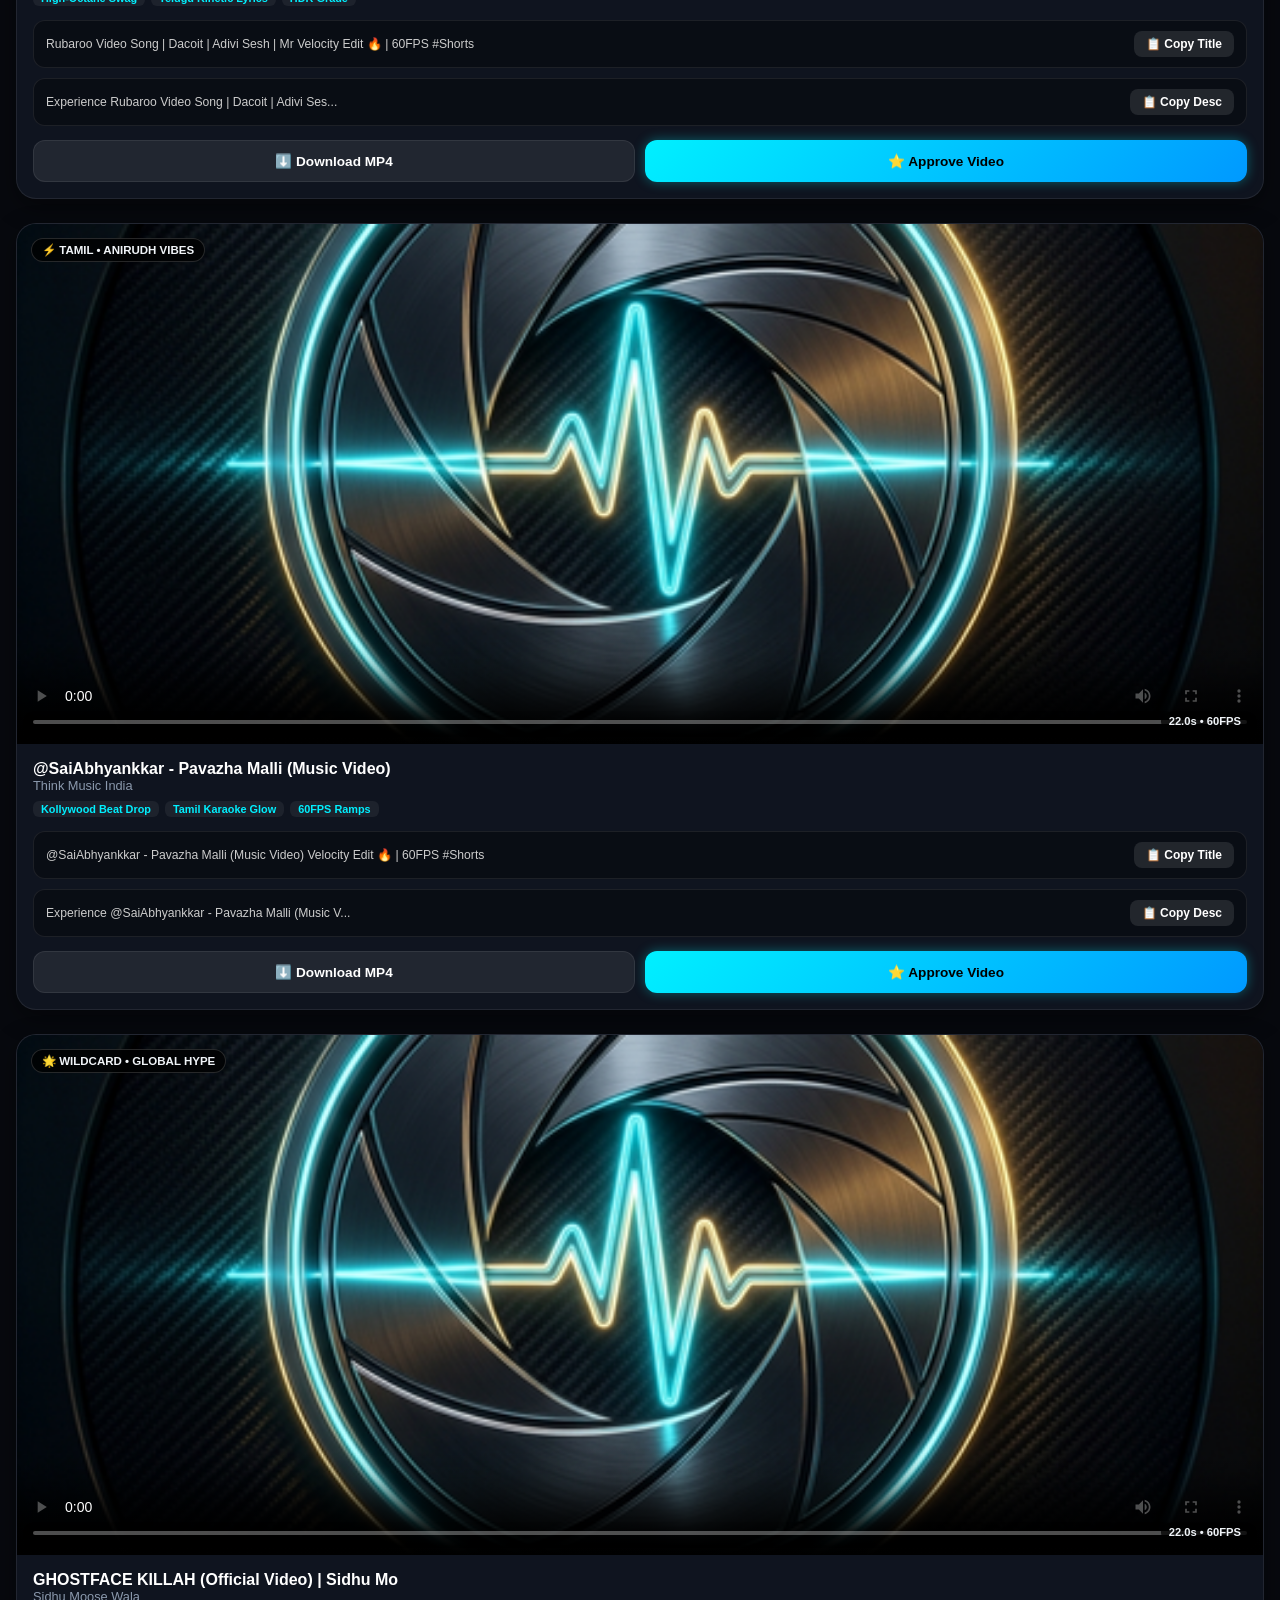
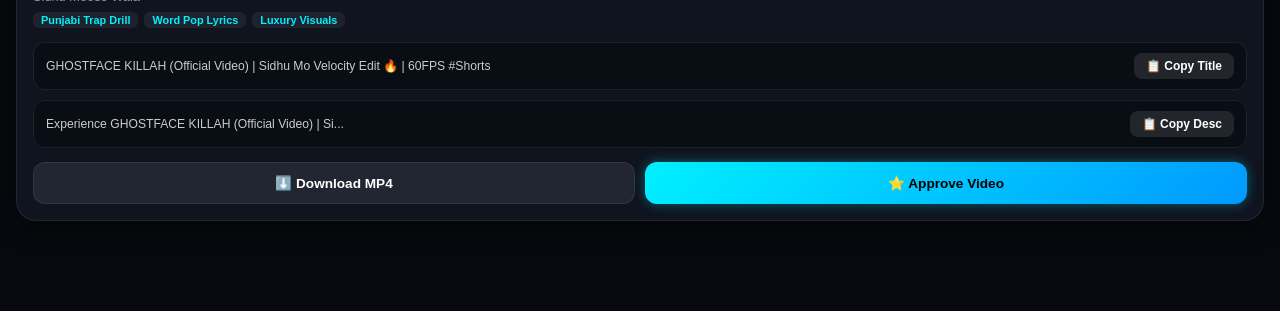
==== commit ab2329ea: "Deploy 4 fresh unique 60FPS viral Shorts, fix PWA app installability & eliminate cache" ====
--- a/index.html
+++ b/index.html
@@ -6,14 +6,14 @@
   <title>CinePulse Studio</title>
   
   <!-- PWA Meta -->
-  <link rel="manifest" href="static/manifest.json">
+  <link rel="manifest" href="manifest.json">
   <meta name="theme-color" content="#00f0ff">
   <meta name="apple-mobile-web-app-capable" content="yes">
   <meta name="apple-mobile-web-app-status-bar-style" content="black-translucent">
   <meta name="apple-mobile-web-app-title" content="CinePulse">
   <link rel="apple-touch-icon" href="static/icon-192.png">
   
-  <link rel="stylesheet" href="static/app.css">
+  <link rel="stylesheet" href="static/app.css?v=20261114_4">
 </head>
 <body>
 
@@ -78,6 +78,6 @@
   <!-- Toast Notification -->
   <div id="toast" class="toast-msg">Copied to clipboard!</div>
 
-  <script src="static/app.js"></script>
+  <script src="static/app.js?v=20261114_4"></script>
 </body>
 </html>
